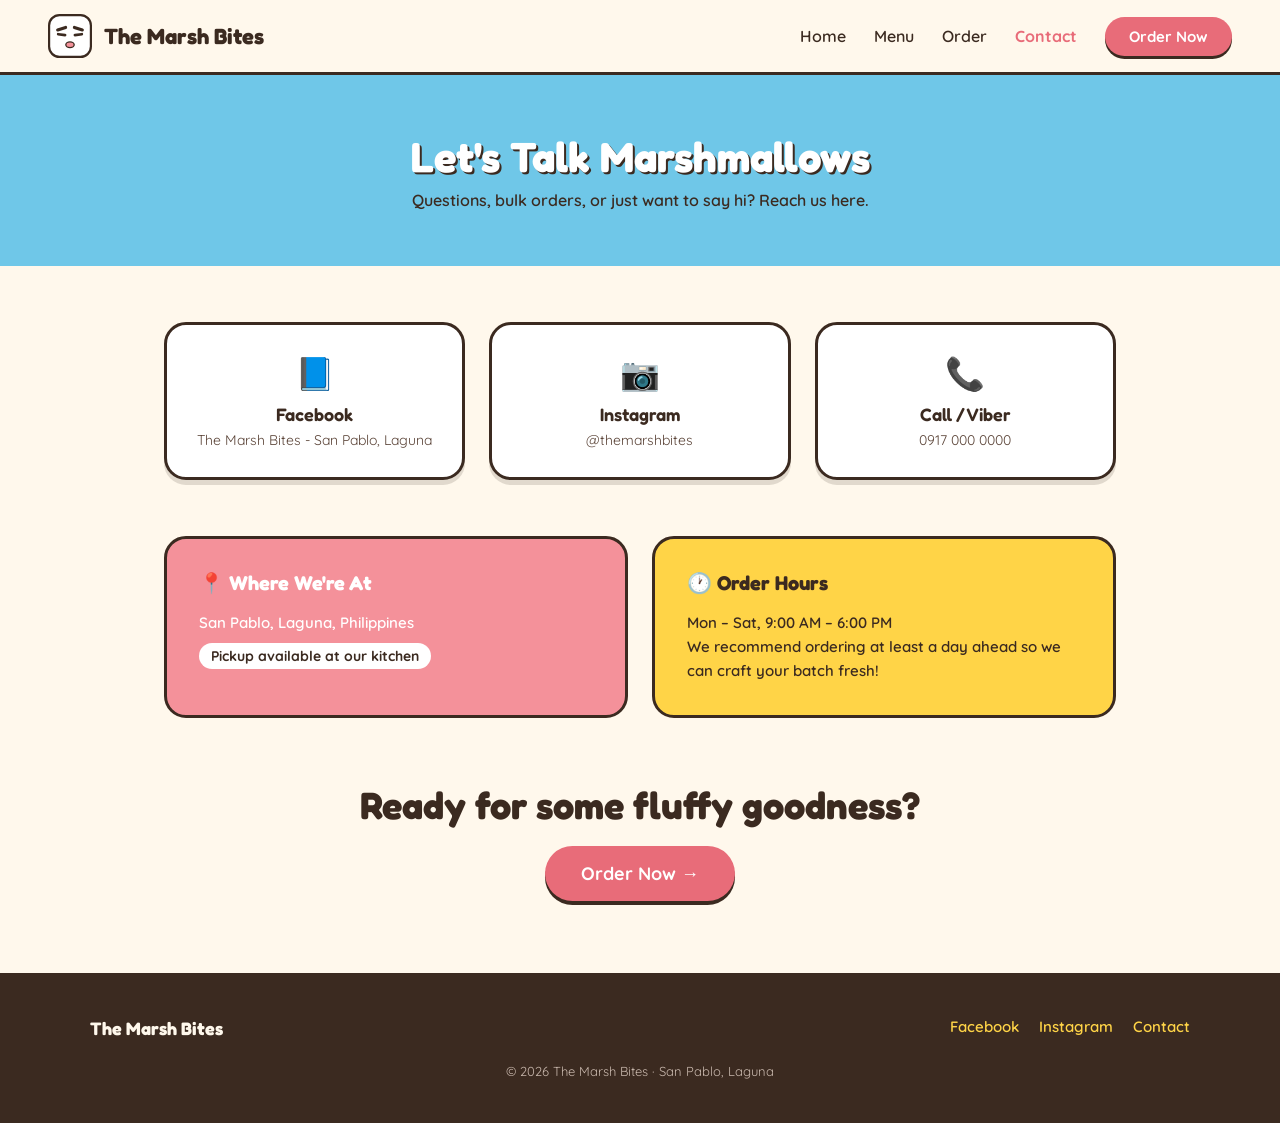
==== contact.html @ ee5dc167 "Add files via upload" ====
<!DOCTYPE html>
<html lang="en">
<head>
<meta charset="utf-8">
<meta name="viewport" content="width=device-width, initial-scale=1">
<title>Contact — The Marsh Bites</title>
<link rel="preconnect" href="https://fonts.googleapis.com">
<link href="https://fonts.googleapis.com/css2?family=Fredoka:wght@500;600;700&family=Quicksand:wght@400;500;600;700&display=swap" rel="stylesheet">
<link rel="stylesheet" href="styles.css">
</head>
<body>

  <nav class="navbar">
    <a href="home.html" class="nav-logo">
      <div class="mascot sm"><div class="mascot-inner">
        <div class="mascot-face"></div>
        <div class="mascot-eyebrow l"></div><div class="mascot-eyebrow r"></div>
        <div class="mascot-eye l"></div><div class="mascot-eye r"></div>
        <div class="mascot-mouth"></div>
      </div></div>
      <div class="nav-logo-text">The Marsh Bites</div>
    </a>
    <div class="nav-links">
      <a href="home.html" class="nav-link">Home</a>
      <a href="menu.html" class="nav-link">Menu</a>
      <a href="order.html" class="nav-link">Order</a>
      <a href="contact.html" class="nav-link active">Contact</a>
      <a href="order.html" class="nav-cta">Order Now</a>
    </div>
  </nav>

  <section class="contact-hero">
    <h1>Let's Talk Marshmallows</h1>
    <p>Questions, bulk orders, or just want to say hi? Reach us here.</p>
  </section>

  <section class="contact-cards">
    <a href="https://facebook.com/themarshbites" target="_blank" class="contact-card">
      <div class="emoji">📘</div><div class="title">Facebook</div><div class="detail">The Marsh Bites - San Pablo, Laguna</div>
    </a>
    <a href="https://instagram.com/themarshbites" target="_blank" class="contact-card">
      <div class="emoji">📷</div><div class="title">Instagram</div><div class="detail">@themarshbites</div>
    </a>
    <div class="contact-card">
      <div class="emoji">📞</div><div class="title">Call / Viber</div><div class="detail">0917 000 0000</div>
    </div>
  </section>

  <section class="info-cards">
    <div class="info-card pink">
      <h3>📍 Where We're At</h3>
      <p>San Pablo, Laguna, Philippines</p>
      <div class="info-pill">Pickup available at our kitchen</div>
    </div>
    <div class="info-card yellow">
      <h3>🕐 Order Hours</h3>
      <p>Mon – Sat, 9:00 AM – 6:00 PM</p>
      <p class="info-note">We recommend ordering at least a day ahead so we can craft your batch fresh!</p>
    </div>
  </section>

  <section class="section" style="padding-top:0;">
    <h2 class="section-title" style="margin-bottom:18px;">Ready for some fluffy goodness?</h2>
    <a href="order.html" class="btn btn-pink">Order Now →</a>
  </section>

  <footer class="footer">
    <div class="footer-inner">
      <div class="footer-logo">The Marsh Bites</div>
      <div class="footer-links">
        <a href="https://facebook.com/themarshbites" target="_blank">Facebook</a>
        <a href="https://instagram.com/themarshbites" target="_blank">Instagram</a>
        <a href="contact.html">Contact</a>
      </div>
    </div>
    <div class="footer-copy">© 2026 The Marsh Bites · San Pablo, Laguna</div>
  </footer>
</body>
</html>
---- styles.css ----
:root{
  --pink:#F4919A; --pink-dark:#E86C79; --pink-darker:#D95763;
  --cream:#FFF8EC; --blue:#6FC7E8; --yellow:#FFD447; --purple:#8C5FC4;
  --brown:#3B2A20; --text-muted:#5B4438; --white:#fff;
}
*{box-sizing:border-box;}
body{margin:0;background:var(--cream);font-family:'Quicksand',sans-serif;}
a{color:var(--pink-dark);text-decoration:none;}
a:hover{color:var(--pink-darker);}
h1,h2,h3{font-family:'Fredoka',sans-serif;margin:0;}
img{max-width:100%;}

/* Mascot */
.mascot{position:relative;flex-shrink:0;}
.mascot-inner{width:100px;height:100px;position:relative;}
.mascot.sm{width:44px;height:44px;}
.mascot.sm .mascot-inner{transform:scale(0.44);transform-origin:top left;}
.mascot.md{width:70px;height:70px;}
.mascot.md .mascot-inner{transform:scale(0.7);transform-origin:top left;}
.mascot.lg{width:220px;height:220px;}
.mascot.lg .mascot-inner{transform:scale(2.2);transform-origin:top left;}
.mascot-face{position:absolute;inset:0;background:#fff;border:5px solid var(--brown);border-radius:26px;}
.mascot.lg .mascot-face{box-shadow:0 10px 0 rgba(59,42,32,0.25);}
.mascot-eyebrow{position:absolute;top:30px;width:26px;height:7px;background:var(--brown);border-radius:4px;}
.mascot-eyebrow.l{left:18px;transform:rotate(-18deg);}
.mascot-eyebrow.r{right:18px;transform:rotate(18deg);}
.mascot-eye{position:absolute;top:44px;width:22px;height:6px;background:var(--brown);border-radius:6px;}
.mascot-eye.l{left:20px;transform:rotate(8deg);}
.mascot-eye.r{right:20px;transform:rotate(-8deg);}
.mascot-mouth{position:absolute;bottom:22px;left:50%;transform:translateX(-50%);width:22px;height:16px;background:var(--pink);border:3px solid var(--brown);border-radius:50%;}

/* Nav */
.navbar{position:sticky;top:0;z-index:50;display:flex;align-items:center;justify-content:space-between;flex-wrap:wrap;gap:16px;padding:14px 48px;background:var(--cream);border-bottom:3px solid var(--brown);}
.nav-logo{display:flex;align-items:center;gap:12px;}
.nav-logo-text{font-family:'Fredoka',sans-serif;font-weight:700;font-size:22px;color:var(--brown);line-height:1;}
.nav-links{display:flex;gap:28px;align-items:center;flex-wrap:wrap;}
.nav-link{color:var(--brown);font-weight:600;font-size:16px;}
.nav-link.active{color:var(--pink-dark);font-weight:700;}
.nav-cta{background:var(--pink-dark);color:#fff;font-weight:700;padding:10px 24px;border-radius:999px;font-size:15px;box-shadow:0 3px 0 var(--brown);}

/* Buttons */
.btn{display:inline-block;font-weight:700;border-radius:999px;cursor:pointer;border:none;text-align:center;}
.btn-dark{background:var(--brown);color:#fff;font-size:17px;padding:14px 30px;}
.btn-outline{background:#fff;color:var(--brown);font-size:17px;padding:14px 30px;border:3px solid var(--brown);}
.btn-pink{background:var(--pink-dark);color:#fff;font-size:18px;padding:16px 36px;box-shadow:0 4px 0 var(--brown);}

/* Hero */
.hero{background:var(--pink);padding:80px 48px 64px;display:flex;align-items:center;justify-content:center;gap:56px;flex-wrap:wrap;}
.hero-content{max-width:520px;}
.badge{display:inline-block;color:var(--brown);font-weight:700;font-size:14px;padding:6px 16px;border-radius:999px;margin-bottom:18px;border:2px solid var(--brown);}
.badge-yellow{background:var(--yellow);}
.badge-blue{background:var(--blue);}
.hero-title{font-weight:700;font-size:56px;line-height:1.05;color:#fff;margin:0 0 18px;text-shadow:2px 2px 0 var(--brown);}
.hero-text{font-size:19px;color:var(--brown);font-weight:600;margin:0 0 28px;line-height:1.5;}
.hero-buttons{display:flex;gap:16px;flex-wrap:wrap;}

/* Feature strip */
.features-strip{display:flex;justify-content:center;gap:40px;flex-wrap:wrap;padding:36px 48px;background:#fff;}
.feature-item{display:flex;align-items:center;gap:10px;font-weight:700;color:var(--brown);font-size:16px;}
.feature-item .emoji{font-size:22px;}

/* Section generic */
.section{padding:72px 48px;text-align:center;}
.section-title{font-weight:700;font-size:38px;color:var(--brown);margin:0 0 12px;}
.section-sub{font-size:17px;color:var(--text-muted);margin:0 0 40px;}

/* Flavor cards (teaser + menu grid) */
.flavor-row{display:flex;gap:20px;flex-wrap:wrap;justify-content:center;max-width:1000px;margin:0 auto;}
.flavor-card{width:150px;border:3px solid var(--brown);border-radius:20px;padding:20px 12px;box-shadow:0 4px 0 rgba(59,42,32,0.2);}
.flavor-card .emoji{font-size:28px;margin-bottom:8px;}
.flavor-card .name{font-family:'Fredoka',sans-serif;font-weight:600;font-size:15px;color:var(--brown);}
.see-all-link{display:inline-block;margin-top:36px;color:var(--brown);font-weight:700;font-size:17px;border-bottom:3px solid var(--brown);padding-bottom:2px;}
.see-all-link:hover{color:var(--brown);}

.flavor-grid{display:grid;grid-template-columns:repeat(auto-fit,minmax(260px,1fr));gap:24px;max-width:1100px;margin:0 auto;padding:56px 48px;}
.flavor-grid-card{border:3px solid var(--brown);border-radius:22px;padding:24px;box-shadow:0 5px 0 rgba(59,42,32,0.2);}
.flavor-grid-card .emoji{font-size:32px;margin-bottom:10px;}
.flavor-grid-card .name{font-family:'Fredoka',sans-serif;font-weight:600;font-size:19px;color:var(--brown);margin-bottom:6px;}
.flavor-price{font-family:'Fredoka',sans-serif;font-weight:700;font-size:22px;color:var(--brown);background:#fff;display:inline-block;padding:6px 16px;border-radius:999px;border:2px solid var(--brown);}

/* Bundle section */
.bundle-section{padding:56px 48px;background:var(--purple);text-align:center;}
.bundle-badge{display:inline-block;background:var(--yellow);color:var(--brown);font-family:'Fredoka',sans-serif;font-weight:700;font-size:26px;padding:10px 28px;border-radius:16px;border:3px solid var(--brown);transform:rotate(-2deg);margin-bottom:24px;}
.bundle-cards{display:flex;gap:24px;justify-content:center;flex-wrap:wrap;}
.bundle-card{background:#fff;border:3px solid var(--brown);border-radius:20px;padding:24px 32px;min-width:180px;}
.bundle-card .title{font-family:'Fredoka',sans-serif;font-weight:700;font-size:20px;color:var(--brown);}
.bundle-card .sub{color:var(--text-muted);font-size:14px;margin:4px 0 10px;}
.bundle-card .price{font-family:'Fredoka',sans-serif;font-weight:700;font-size:30px;color:var(--pink-dark);}
.bundle-note{color:#fff;font-weight:600;margin-top:24px;font-size:15px;}

/* Story */
.story-section{padding:72px 48px;}
.story-inner{max-width:900px;margin:0 auto;display:flex;align-items:center;gap:48px;flex-wrap:wrap;}
.story-title{font-weight:700;font-size:32px;color:var(--brown);margin:0 0 14px;}
.story-text{font-size:16px;color:var(--text-muted);line-height:1.7;margin:0;}

/* Testimonials */
.testimonials-section{padding:64px 48px;background:#fff;text-align:center;}
.testimonial-cards{display:flex;gap:24px;justify-content:center;flex-wrap:wrap;max-width:1000px;margin:0 auto;}
.testimonial-card{background:var(--cream);border:3px solid var(--brown);border-radius:20px;padding:26px;max-width:280px;text-align:left;}
.testimonial-card .stars{font-size:20px;margin-bottom:10px;}
.testimonial-card p{font-size:15px;color:var(--brown);line-height:1.6;margin:0 0 12px;}
.testimonial-card .author{font-weight:700;font-size:14px;color:var(--text-muted);}

/* Footer */
.footer{background:var(--brown);color:var(--cream);padding:44px 48px;}
.footer-inner{display:flex;justify-content:space-between;flex-wrap:wrap;gap:24px;max-width:1100px;margin:0 auto;}
.footer-logo{font-family:'Fredoka',sans-serif;font-weight:700;font-size:18px;}
.footer-links{display:flex;gap:20px;font-size:15px;}
.footer-links a{color:var(--yellow);font-weight:600;}
.footer-copy{text-align:center;font-size:13px;color:#c9b8ad;margin-top:24px;}

/* Menu hero */
.menu-hero{background:var(--pink);padding:56px 48px;text-align:center;}
.menu-hero h1{font-size:46px;color:#fff;margin:0 0 10px;text-shadow:2px 2px 0 var(--brown);}
.menu-hero p{font-size:17px;color:var(--brown);font-weight:600;margin:0;}

/* Contact hero */
.contact-hero{background:var(--blue);padding:56px 48px;text-align:center;}
.contact-hero h1{font-size:42px;color:#fff;margin:0 0 8px;text-shadow:2px 2px 0 var(--brown);}
.contact-hero p{font-size:16px;color:var(--brown);font-weight:600;margin:0;}
.contact-cards{padding:56px 24px;max-width:1000px;margin:0 auto;display:flex;gap:24px;flex-wrap:wrap;}
.contact-card{flex:1;min-width:220px;background:#fff;border:3px solid var(--brown);border-radius:22px;padding:28px;text-align:center;box-shadow:0 5px 0 rgba(59,42,32,0.15);}
.contact-card .emoji{font-size:32px;margin-bottom:10px;}
.contact-card .title{font-family:'Fredoka',sans-serif;font-weight:600;font-size:18px;color:var(--brown);margin-bottom:6px;}
.contact-card .detail{font-size:14px;color:var(--text-muted);}
.info-cards{padding:0 24px 64px;max-width:1000px;margin:0 auto;display:flex;gap:24px;flex-wrap:wrap;}
.info-card{flex:1;min-width:280px;border:3px solid var(--brown);border-radius:22px;padding:32px;}
.info-card.pink{background:var(--pink);}
.info-card.yellow{background:var(--yellow);}
.info-card h3{font-weight:700;font-size:20px;margin:0 0 16px;}
.info-card.pink h3, .info-card.pink p{color:#fff;}
.info-card.yellow h3, .info-card.yellow p{color:var(--brown);}
.info-card p{font-size:15px;font-weight:600;line-height:1.6;margin:0;}
.info-pill{font-size:14px;color:var(--brown);background:#fff;display:inline-block;padding:4px 12px;border-radius:999px;font-weight:700;margin-top:8px;}
.info-note{font-size:13px;font-weight:600;margin-top:12px;}

/* Order page */
.order-hero{background:var(--pink);padding:48px 48px 40px;text-align:center;}
.order-hero h1{font-size:42px;color:#fff;margin:0 0 8px;text-shadow:2px 2px 0 var(--brown);}
.order-hero p{font-size:16px;color:var(--brown);font-weight:600;margin:0;}
.order-layout{padding:48px 24px;max-width:1180px;margin:0 auto;display:flex;gap:32px;align-items:flex-start;flex-wrap:wrap;}
.order-form{flex:2;min-width:340px;display:flex;flex-direction:column;gap:32px;}
.form-card{background:#fff;border:3px solid var(--brown);border-radius:22px;padding:28px;}
.form-card h3{font-weight:600;font-size:20px;color:var(--brown);margin:0 0 18px;}
.form-row{display:flex;gap:16px;flex-wrap:wrap;}
.form-group{flex:1;min-width:200px;}
.form-group label{font-weight:700;font-size:13px;color:var(--text-muted);display:block;margin-bottom:6px;}
.form-group input, .form-group textarea{width:100%;box-sizing:border-box;padding:12px 14px;border:2px solid var(--brown);border-radius:12px;font-size:15px;font-family:'Quicksand',sans-serif;}
.form-group textarea{min-height:90px;resize:vertical;}
.toggle-row{display:flex;gap:14px;margin-bottom:18px;}
.toggle-btn{flex:1;padding:14px;border-radius:14px;border:2px solid var(--brown);font-weight:700;font-size:15px;cursor:pointer;background:#fff;color:var(--brown);}
.toggle-btn.selected{background:var(--pink-dark);color:#fff;}
.delivery-fee-note{font-size:13px;color:var(--purple);font-weight:700;margin:0 0 14px;}
.flavor-hint{font-size:13px;color:var(--purple);font-weight:700;margin:0 0 18px;}
.flavor-list{display:flex;flex-direction:column;gap:10px;}
.order-flavor-row{display:flex;align-items:center;justify-content:space-between;border:2px solid var(--brown);border-radius:14px;padding:10px 16px;}
.order-flavor-row .info{display:flex;align-items:center;gap:10px;}
.order-flavor-row .price{font-size:13px;color:var(--brown);font-weight:700;opacity:0.7;}
.qty-control{display:flex;align-items:center;gap:10px;}
.qty-btn{width:30px;height:30px;border-radius:50%;border:2px solid var(--brown);background:#fff;font-weight:700;font-size:16px;cursor:pointer;}
.qty-val{min-width:20px;text-align:center;font-weight:700;color:var(--brown);}
.summary-col{flex:1;min-width:280px;position:sticky;top:90px;}
.summary-card{background:var(--brown);color:#fff;border-radius:22px;padding:26px;}
.summary-card h3{font-weight:700;font-size:20px;margin:0 0 16px;}
.summary-lines{display:flex;flex-direction:column;gap:8px;margin-bottom:16px;max-height:240px;overflow-y:auto;}
.summary-line{display:flex;justify-content:space-between;font-size:14px;}
.summary-total{border-top:2px dashed #6b564a;padding-top:14px;display:flex;justify-content:space-between;align-items:center;}
.summary-total .label{font-family:'Fredoka',sans-serif;font-weight:600;font-size:17px;}
.summary-total .value{font-family:'Fredoka',sans-serif;font-weight:700;font-size:24px;color:var(--yellow);}
.summary-empty{font-size:14px;color:#c9b8ad;}
.btn-email{display:block;text-align:center;background:var(--pink-dark);color:#fff;font-weight:700;font-size:16px;padding:14px;border-radius:999px;margin-top:20px;}
.btn-copy{display:block;width:100%;text-align:center;background:var(--yellow);color:var(--brown);font-weight:700;font-size:15px;padding:13px;border-radius:999px;margin-top:12px;border:none;cursor:pointer;}
.btn-messenger{display:block;text-align:center;background:transparent;color:#fff;font-weight:700;font-size:14px;padding:12px;border-radius:999px;margin-top:12px;border:2px solid #fff;}
.copied-msg{font-size:13px;color:#8FCB9B;font-weight:700;text-align:center;margin:12px 0 0;display:none;}
.copied-msg.show{display:block;}
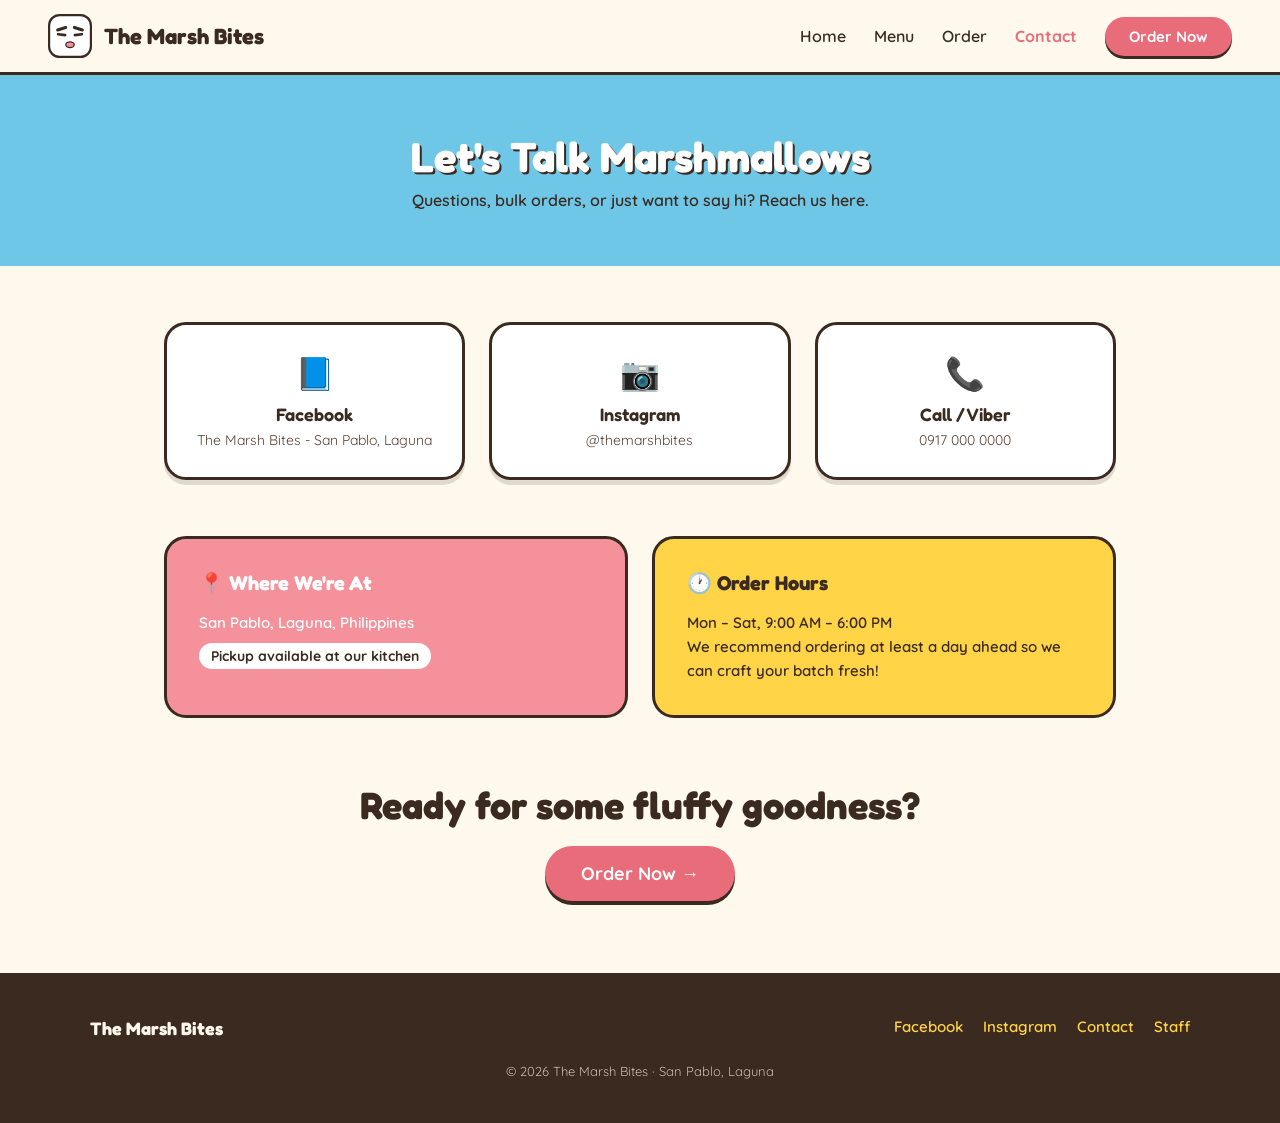
==== commit 3e30aa96: "Add files via upload" ====
--- a/contact.html
+++ b/contact.html
@@ -71,6 +71,7 @@
         <a href="https://facebook.com/themarshbites" target="_blank">Facebook</a>
         <a href="https://instagram.com/themarshbites" target="_blank">Instagram</a>
         <a href="contact.html">Contact</a>
+        <a href="staff-login.html">Staff</a>
       </div>
     </div>
     <div class="footer-copy">© 2026 The Marsh Bites · San Pablo, Laguna</div>
--- a/styles.css
+++ b/styles.css
@@ -147,7 +147,10 @@
 .form-group{flex:1;min-width:200px;}
 .form-group label{font-weight:700;font-size:13px;color:var(--text-muted);display:block;margin-bottom:6px;}
 .form-group input, .form-group textarea{width:100%;box-sizing:border-box;padding:12px 14px;border:2px solid var(--brown);border-radius:12px;font-size:15px;font-family:'Quicksand',sans-serif;}
-.form-group textarea{min-height:90px;resize:vertical;}
+.form-group textarea{height:110px;resize:none;}
+#in-notes{width:650px;}
+.notes-count{display:block;text-align:right;font-size:12px;font-weight:700;color:var(--text-muted);margin-top:6px;}
+.notes-count.limit{color:var(--pink-darker);}
 .toggle-row{display:flex;gap:14px;margin-bottom:18px;}
 .toggle-btn{flex:1;padding:14px;border-radius:14px;border:2px solid var(--brown);font-weight:700;font-size:15px;cursor:pointer;background:#fff;color:var(--brown);}
 .toggle-btn.selected{background:var(--pink-dark);color:#fff;}
@@ -174,3 +177,82 @@
 .btn-messenger{display:block;text-align:center;background:transparent;color:#fff;font-weight:700;font-size:14px;padding:12px;border-radius:999px;margin-top:12px;border:2px solid #fff;}
 .copied-msg{font-size:13px;color:#8FCB9B;font-weight:700;text-align:center;margin:12px 0 0;display:none;}
 .copied-msg.show{display:block;}
+
+/* Place order */
+.btn-place-order{display:block;width:100%;text-align:center;background:var(--pink-dark);color:#fff;font-weight:700;font-size:17px;padding:15px;border-radius:999px;border:none;cursor:pointer;box-shadow:0 4px 0 var(--brown);text-decoration:none;box-sizing:border-box;}
+.btn-place-order:hover{color:#fff;}
+.btn-place-order:disabled{opacity:0.7;cursor:default;}
+.place-order-msg{font-size:13px;color:#F4A9A9;font-weight:700;text-align:center;margin:10px 0 0;display:none;}
+.place-order-msg.show{display:block;}
+.summary-divider{font-size:12px;color:#c9b8ad;text-align:center;font-weight:700;margin:18px 0 4px;text-transform:uppercase;letter-spacing:0.5px;}
+.btn-outline-order{display:inline-block;text-align:center;background:#fff;color:var(--brown);font-weight:700;font-size:15px;padding:13px 26px;border-radius:999px;border:3px solid var(--brown);text-decoration:none;}
+.btn-outline-order:hover{color:var(--brown);}
+.btn-outline-order.sm{padding:8px 18px;font-size:14px;border-width:2px;background:transparent;}
+
+/* Edit banner */
+.edit-banner{display:none;max-width:1180px;margin:24px auto 0;padding:14px 24px;background:var(--yellow);border:2px solid var(--brown);border-radius:14px;color:var(--brown);font-weight:700;font-size:14px;text-align:center;}
+.edit-banner.show{display:block;}
+
+/* Receipt page */
+.receipt-layout{padding:48px 24px;max-width:640px;margin:0 auto;}
+.receipt-loading, .receipt-not-found{text-align:center;color:var(--text-muted);font-weight:600;padding:40px 0;}
+.receipt-not-found .btn{margin-top:16px;}
+.receipt-card{background:#fff;border:3px solid var(--brown);border-radius:22px;padding:28px;box-shadow:0 5px 0 rgba(59,42,32,0.15);}
+.receipt-top{display:flex;justify-content:space-between;align-items:flex-start;gap:12px;flex-wrap:wrap;}
+.receipt-code{font-family:'Fredoka',sans-serif;font-weight:700;font-size:24px;color:var(--brown);}
+.receipt-created{font-size:13px;color:var(--text-muted);font-weight:600;margin-top:2px;}
+.receipt-edited-note{font-size:13px;color:var(--purple);font-weight:700;margin:8px 0 0;}
+.receipt-section{border-top:2px dashed #e5d9cc;margin-top:20px;padding-top:18px;}
+.receipt-section h3{font-weight:700;font-size:15px;color:var(--brown);margin:0 0 10px;text-transform:uppercase;letter-spacing:0.4px;}
+.receipt-row{display:flex;justify-content:space-between;gap:12px;font-size:14px;color:var(--brown);padding:4px 0;}
+.receipt-row span:first-child{color:var(--text-muted);font-weight:600;}
+.receipt-row span:last-child{font-weight:700;text-align:right;}
+.receipt-total{border-top:2px dashed #e5d9cc;margin-top:8px;padding-top:10px;font-family:'Fredoka',sans-serif;font-size:18px;}
+.receipt-total span:last-child{color:var(--pink-dark);}
+.receipt-notes{font-size:14px;color:var(--brown);background:var(--cream);border-radius:12px;padding:12px 14px;margin:0;}
+.receipt-actions{display:flex;gap:14px;flex-wrap:wrap;margin-top:26px;}
+.receipt-actions .btn-place-order, .receipt-actions .btn-outline-order{flex:1;min-width:160px;}
+
+/* Status badge */
+.status-badge{display:inline-block;font-weight:700;font-size:13px;padding:8px 16px;border-radius:999px;border:2px solid var(--brown);white-space:nowrap;}
+.status-badge.status-pending{background:var(--yellow);color:var(--brown);}
+.status-badge.status-preparing{background:var(--blue);color:var(--brown);}
+.status-badge.status-ready{background:#8FCB9B;color:var(--brown);}
+.status-badge.status-completed{background:var(--brown);color:#fff;}
+.status-badge.status-cancelled{background:#E9DCD2;color:var(--text-muted);}
+
+/* Login page */
+.login-layout{padding:64px 24px;display:flex;justify-content:center;}
+.login-card{background:#fff;border:3px solid var(--brown);border-radius:22px;padding:32px;max-width:360px;width:100%;box-shadow:0 5px 0 rgba(59,42,32,0.15);}
+.login-card h2{font-size:24px;color:var(--brown);margin-bottom:6px;}
+.login-sub{font-size:14px;color:var(--text-muted);margin:0 0 22px;}
+.login-card .form-group{margin-bottom:16px;}
+.login-error{font-size:13px;color:var(--pink-darker);font-weight:700;margin:0 0 14px;display:none;}
+.login-error.show{display:block;}
+
+/* Staff dashboard */
+.navbar .staff-email{font-size:14px;color:var(--text-muted);font-weight:600;}
+.staff-layout{padding:24px 48px 64px;max-width:1200px;margin:0 auto;}
+.filter-tabs{display:flex;gap:10px;flex-wrap:wrap;margin-bottom:28px;}
+.filter-tab{background:#fff;border:2px solid var(--brown);color:var(--brown);font-weight:700;font-size:14px;padding:9px 16px;border-radius:999px;cursor:pointer;}
+.filter-tab .count{opacity:0.6;font-size:12px;}
+.filter-tab.selected{background:var(--brown);color:#fff;}
+.orders-empty{text-align:center;color:var(--text-muted);font-weight:600;padding:40px 0;}
+.orders-list{display:grid;grid-template-columns:repeat(auto-fill,minmax(300px,1fr));gap:20px;}
+.staff-order-card{background:#fff;border:3px solid var(--brown);border-radius:20px;padding:20px;box-shadow:0 4px 0 rgba(59,42,32,0.15);}
+.staff-order-card.status-cancelled{opacity:0.6;}
+.staff-card-top{display:flex;justify-content:space-between;align-items:flex-start;gap:10px;}
+.staff-order-code{font-family:'Fredoka',sans-serif;font-weight:700;font-size:18px;color:var(--brown);}
+.staff-order-time{font-size:12px;color:var(--text-muted);font-weight:600;}
+.edited-badge{display:inline-block;margin-top:8px;font-size:12px;color:var(--purple);font-weight:700;}
+.staff-card-body{margin-top:14px;display:flex;flex-direction:column;gap:6px;}
+.staff-row{font-size:13px;color:var(--brown);}
+.staff-items{border-top:2px dashed #e5d9cc;margin-top:6px;padding-top:8px;}
+.staff-items .summary-line{font-size:13px;color:var(--brown);}
+.staff-total{font-weight:700;}
+.staff-notes{font-size:13px;color:var(--brown);background:var(--cream);border-radius:10px;padding:8px 10px;margin-top:4px;}
+.staff-card-actions{display:flex;gap:8px;flex-wrap:wrap;margin-top:16px;}
+.status-btn{flex:1;min-width:120px;padding:10px;border-radius:999px;border:2px solid var(--brown);background:#fff;color:var(--brown);font-weight:700;font-size:13px;cursor:pointer;}
+.status-btn:disabled{opacity:0.5;cursor:default;}
+.status-btn-preparing, .status-btn-ready, .status-btn-completed{background:var(--pink-dark);color:#fff;}
+.status-btn-cancelled{background:transparent;color:var(--text-muted);}
